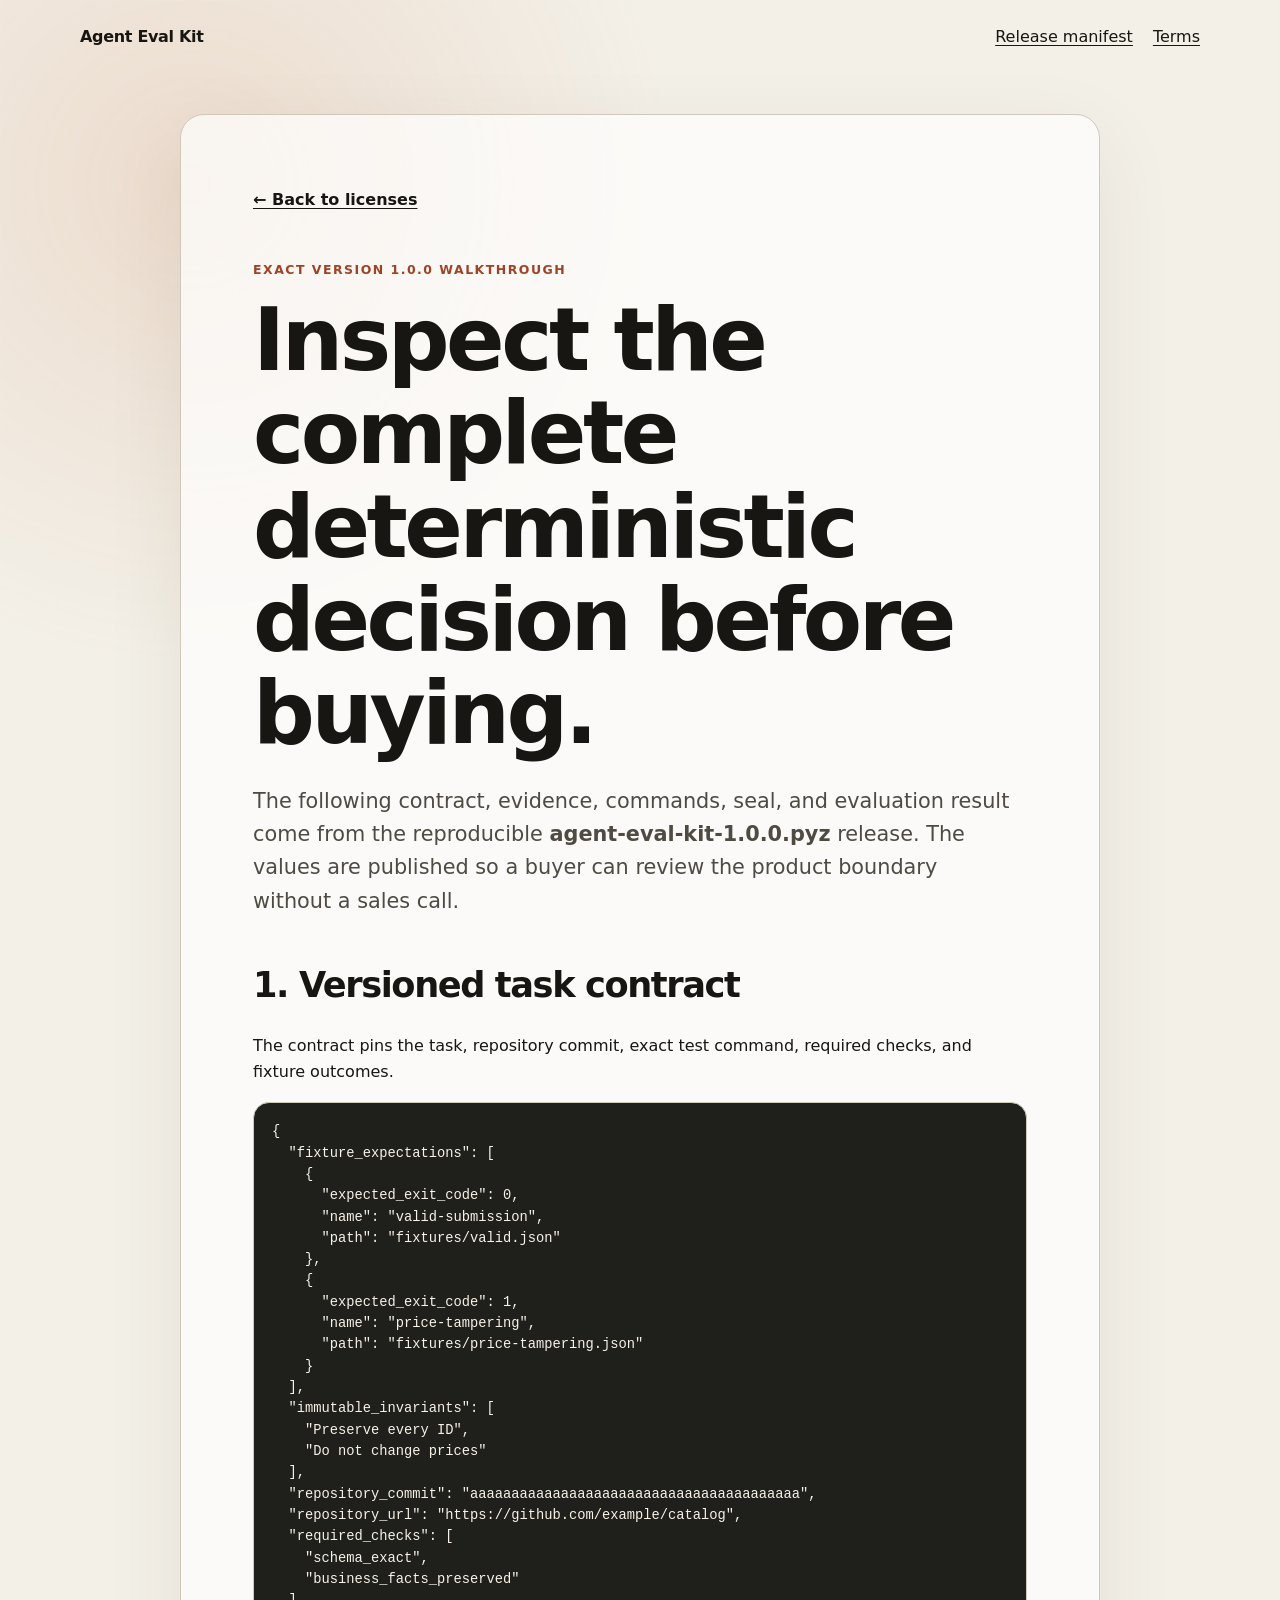
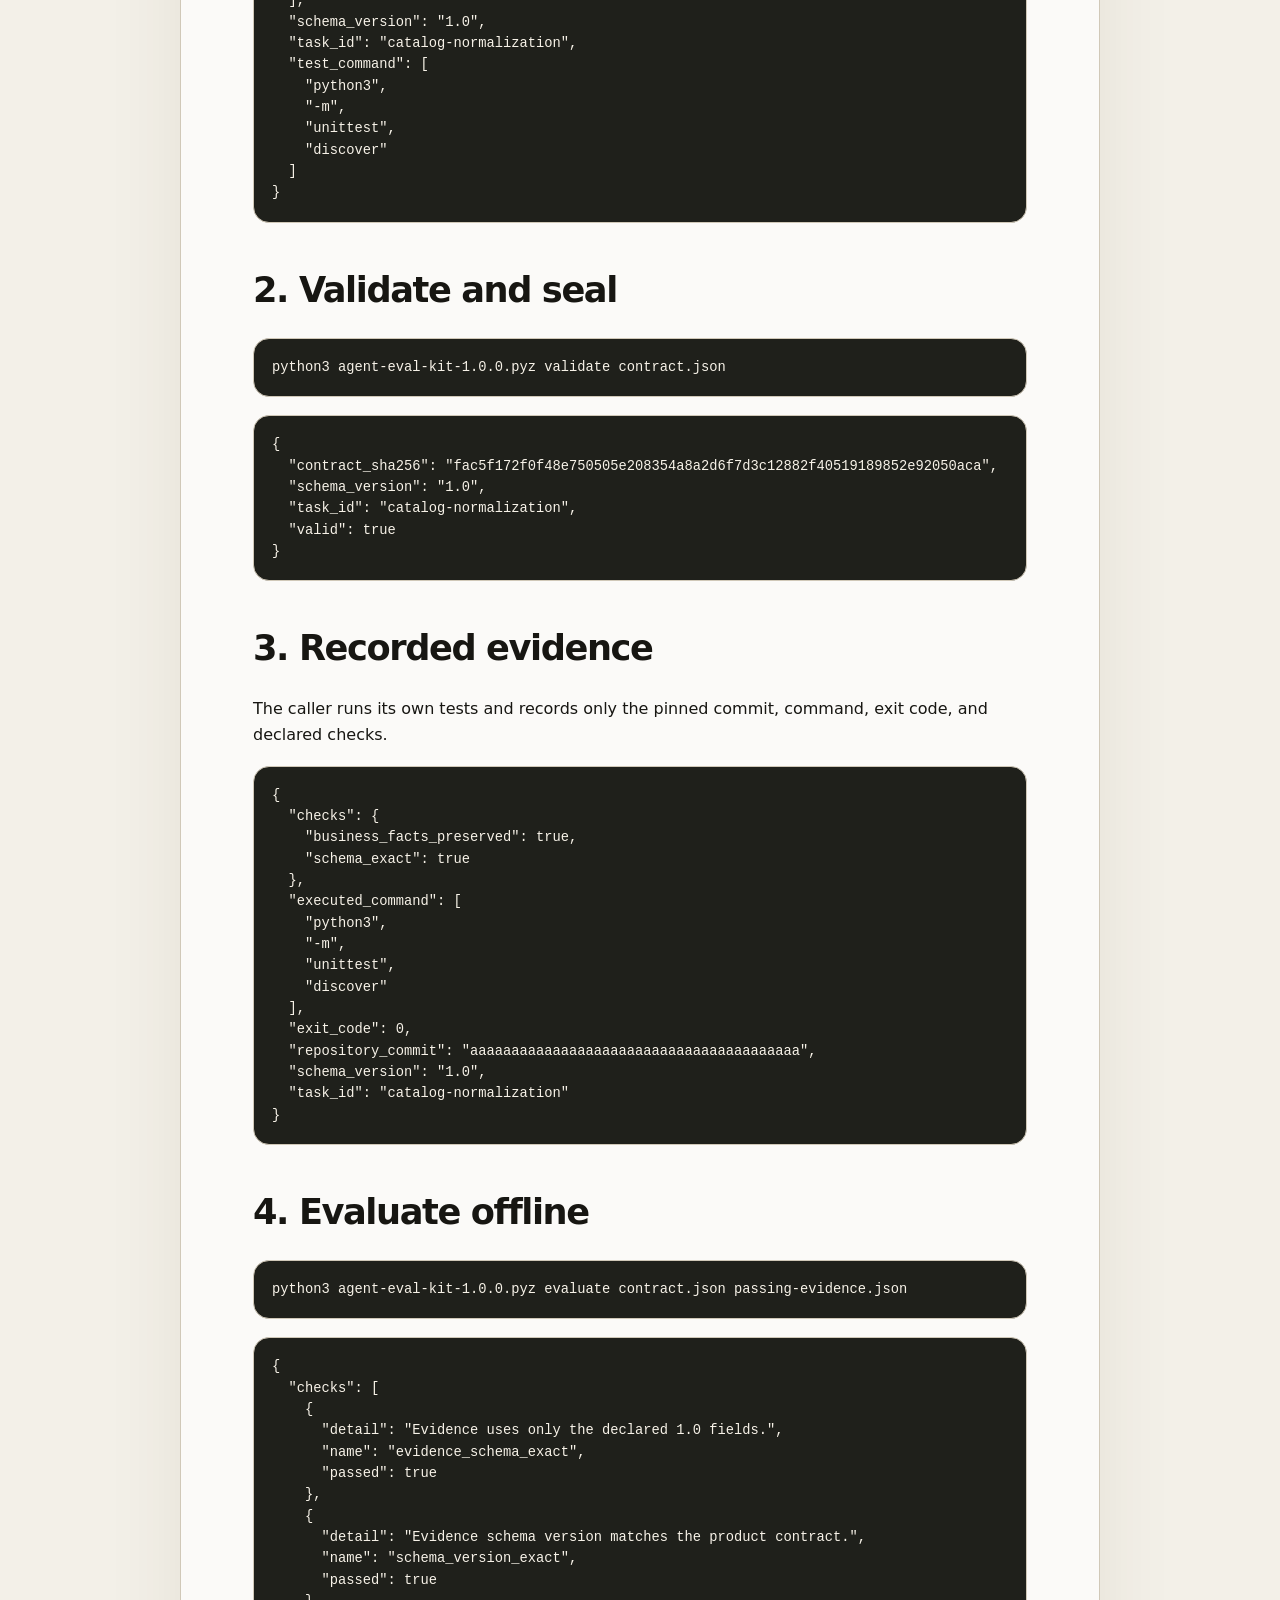
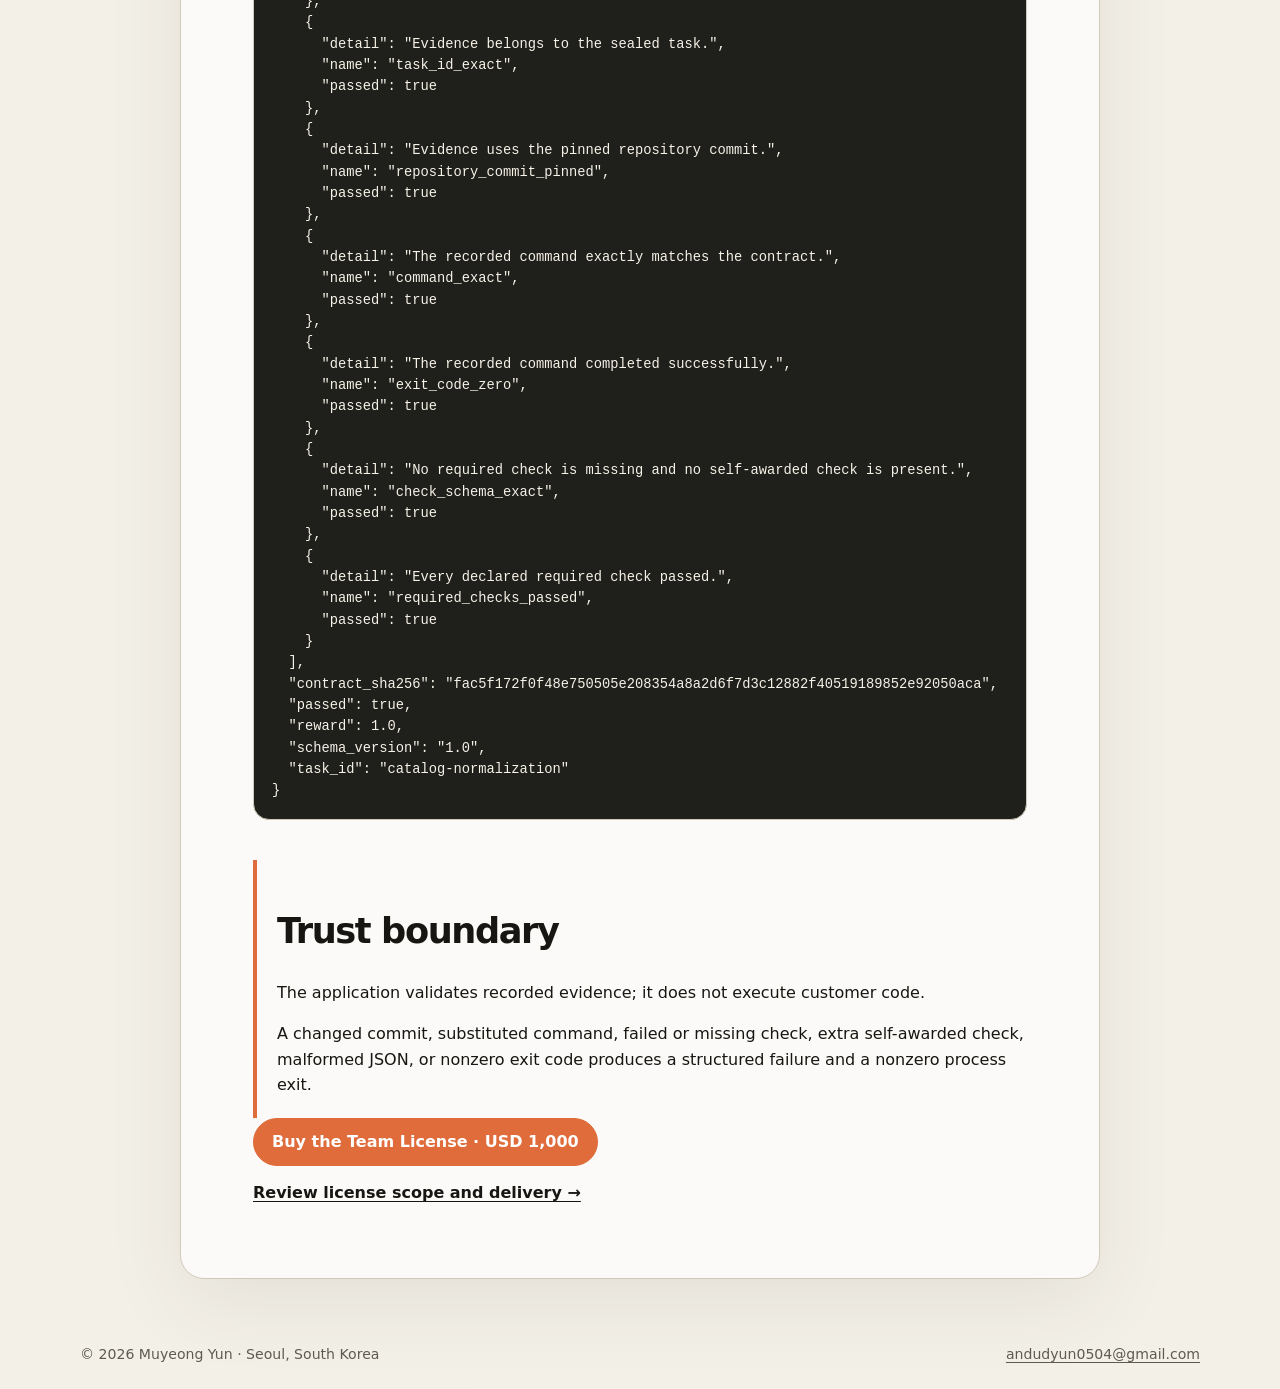
==== demo.html @ f2af9ad2 "Add reproducible product walkthrough" ====
<!doctype html>
<html lang="en">
  <head>
    <meta charset="utf-8" />
    <meta name="viewport" content="width=device-width, initial-scale=1" />
    <meta
      name="description"
      content="Exact Agent Eval Kit 1.0.0 contract, evidence, commands, seal, and deterministic evaluation output."
    />
    <title>Agent Eval Kit 1.0.0 Walkthrough</title>
    <link rel="stylesheet" href="styles.css?v=walkthrough-1" />
  </head>
  <body>
    <header class="shell site-header">
      <a class="brand" href="index.html">Agent Eval Kit</a>
      <nav aria-label="Demo navigation">
        <a href="product-manifest.json">Release manifest</a>
        <a href="terms.html">Terms</a>
      </nav>
    </header>

    <main class="shell demo-page">
      <a class="back-link" href="index.html">← Back to licenses</a>
      <p class="eyebrow">Exact Version 1.0.0 walkthrough</p>
      <h1>Inspect the complete deterministic decision before buying.</h1>
      <p class="lede">
        The following contract, evidence, commands, seal, and evaluation result come from the reproducible
        <strong>agent-eval-kit-1.0.0.pyz</strong> release. The values are published so a buyer can review the
        product boundary without a sales call.
      </p>

      <h2>1. Versioned task contract</h2>
      <p>The contract pins the task, repository commit, exact test command, required checks, and fixture outcomes.</p>
      <pre class="code-panel"><code>{
  "fixture_expectations": [
    {
      "expected_exit_code": 0,
      "name": "valid-submission",
      "path": "fixtures/valid.json"
    },
    {
      "expected_exit_code": 1,
      "name": "price-tampering",
      "path": "fixtures/price-tampering.json"
    }
  ],
  "immutable_invariants": [
    "Preserve every ID",
    "Do not change prices"
  ],
  "repository_commit": "aaaaaaaaaaaaaaaaaaaaaaaaaaaaaaaaaaaaaaaa",
  "repository_url": "https://github.com/example/catalog",
  "required_checks": [
    "schema_exact",
    "business_facts_preserved"
  ],
  "schema_version": "1.0",
  "task_id": "catalog-normalization",
  "test_command": [
    "python3",
    "-m",
    "unittest",
    "discover"
  ]
}</code></pre>

      <h2>2. Validate and seal</h2>
      <pre class="code-panel"><code>python3 agent-eval-kit-1.0.0.pyz validate contract.json</code></pre>
      <pre class="code-panel"><code>{
  "contract_sha256": "fac5f172f0f48e750505e208354a8a2d6f7d3c12882f40519189852e92050aca",
  "schema_version": "1.0",
  "task_id": "catalog-normalization",
  "valid": true
}</code></pre>

      <h2>3. Recorded evidence</h2>
      <p>The caller runs its own tests and records only the pinned commit, command, exit code, and declared checks.</p>
      <pre class="code-panel"><code>{
  "checks": {
    "business_facts_preserved": true,
    "schema_exact": true
  },
  "executed_command": [
    "python3",
    "-m",
    "unittest",
    "discover"
  ],
  "exit_code": 0,
  "repository_commit": "aaaaaaaaaaaaaaaaaaaaaaaaaaaaaaaaaaaaaaaa",
  "schema_version": "1.0",
  "task_id": "catalog-normalization"
}</code></pre>

      <h2>4. Evaluate offline</h2>
      <pre class="code-panel"><code>python3 agent-eval-kit-1.0.0.pyz evaluate contract.json passing-evidence.json</code></pre>
      <pre class="code-panel"><code>{
  "checks": [
    {
      "detail": "Evidence uses only the declared 1.0 fields.",
      "name": "evidence_schema_exact",
      "passed": true
    },
    {
      "detail": "Evidence schema version matches the product contract.",
      "name": "schema_version_exact",
      "passed": true
    },
    {
      "detail": "Evidence belongs to the sealed task.",
      "name": "task_id_exact",
      "passed": true
    },
    {
      "detail": "Evidence uses the pinned repository commit.",
      "name": "repository_commit_pinned",
      "passed": true
    },
    {
      "detail": "The recorded command exactly matches the contract.",
      "name": "command_exact",
      "passed": true
    },
    {
      "detail": "The recorded command completed successfully.",
      "name": "exit_code_zero",
      "passed": true
    },
    {
      "detail": "No required check is missing and no self-awarded check is present.",
      "name": "check_schema_exact",
      "passed": true
    },
    {
      "detail": "Every declared required check passed.",
      "name": "required_checks_passed",
      "passed": true
    }
  ],
  "contract_sha256": "fac5f172f0f48e750505e208354a8a2d6f7d3c12882f40519189852e92050aca",
  "passed": true,
  "reward": 1.0,
  "schema_version": "1.0",
  "task_id": "catalog-normalization"
}</code></pre>

      <div class="demo-callout">
        <h2>Trust boundary</h2>
        <p>The application validates recorded evidence; it does not execute customer code.</p>
        <p>
          A changed commit, substituted command, failed or missing check, extra self-awarded check, malformed JSON,
          or nonzero exit code produces a structured failure and a nonzero process exit.
        </p>
      </div>

      <div class="actions">
        <a class="button button-primary" href="https://www.paypal.com/ncp/payment/2SHM4XZQ8BVE2"
          >Buy the Team License · USD 1,000</a
        >
        <a class="text-link" href="index.html">Review license scope and delivery →</a>
      </div>
    </main>

    <footer class="shell site-footer">
      <span>© 2026 Muyeong Yun · Seoul, South Korea</span>
      <a href="mailto:andudyun0504@gmail.com">andudyun0504@gmail.com</a>
    </footer>
  </body>
</html>
---- styles.css ----
:root {
  color-scheme: light;
  font-family:
    Inter, ui-sans-serif, system-ui, -apple-system, BlinkMacSystemFont, "Segoe UI", sans-serif;
  color: #171612;
  background: #f3f0e8;
  font-synthesis: none;
}

* {
  box-sizing: border-box;
}

html {
  overflow-x: hidden;
}

body {
  margin: 0;
  min-width: 320px;
  background:
    radial-gradient(circle at 15% 4%, rgba(197, 105, 55, 0.15), transparent 30rem),
    #f3f0e8;
  line-height: 1.6;
}

a {
  color: inherit;
  text-underline-offset: 0.18em;
}

.shell {
  width: min(1120px, calc(100% - 40px));
  margin-inline: auto;
  min-width: 0;
}

.site-header,
.site-footer {
  display: flex;
  align-items: center;
  justify-content: space-between;
  gap: 24px;
  padding-block: 24px;
}

.site-header nav,
.site-footer {
  flex-wrap: wrap;
}

.site-header nav {
  display: flex;
  gap: 20px;
}

.brand {
  font-weight: 800;
  text-decoration: none;
  letter-spacing: -0.02em;
}

.hero {
  padding-block: clamp(64px, 12vw, 138px) 72px;
}

.eyebrow,
.card-label {
  margin: 0 0 14px;
  color: #9e4426;
  font-size: 0.78rem;
  font-weight: 800;
  letter-spacing: 0.12em;
  text-transform: uppercase;
}

h1,
h2,
h3,
p {
  overflow-wrap: anywhere;
}

h1,
h2,
h3 {
  margin-top: 0;
  line-height: 1.08;
  letter-spacing: -0.04em;
}

h1 {
  max-width: 900px;
  margin-bottom: 24px;
  font-size: clamp(3rem, 9vw, 7rem);
}

h2 {
  font-size: clamp(1.8rem, 4vw, 3rem);
}

h3 {
  font-size: 1.1rem;
}

.lede {
  max-width: 760px;
  color: #4f4b43;
  font-size: clamp(1.05rem, 2vw, 1.3rem);
}

.proof-row {
  display: flex;
  flex-wrap: wrap;
  gap: 10px;
  margin-top: 36px;
}

.proof-row span {
  border: 1px solid #d0c8b8;
  border-radius: 999px;
  padding: 7px 12px;
  background: rgba(255, 255, 255, 0.52);
  font-size: 0.88rem;
}

.service-grid {
  display: grid;
  grid-template-columns: repeat(2, minmax(0, 1fr));
  gap: 20px;
}

.service-card,
.evidence-panel,
.start-gate,
.policy-page,
.demo-page {
  border: 1px solid #d0c8b8;
  border-radius: 24px;
  background: rgba(255, 255, 255, 0.7);
  box-shadow: 0 24px 80px rgba(63, 45, 28, 0.08);
}

.service-card {
  display: flex;
  flex-direction: column;
  min-width: 0;
  padding: clamp(28px, 5vw, 48px);
}

.primary-card {
  background: #1f201b;
  color: #f7f2e8;
}

.price {
  margin: 26px 0 0;
  font-size: clamp(2.4rem, 6vw, 4.4rem);
  font-weight: 850;
  letter-spacing: -0.06em;
}

.delivery {
  margin-top: 0;
  color: #69645c;
}

.primary-card .delivery {
  color: #c9c3b7;
}

ul {
  margin: 20px 0 28px;
  padding-left: 20px;
}

.actions {
  display: flex;
  flex-direction: column;
  align-items: flex-start;
  gap: 14px;
  margin-top: auto;
}

.button {
  display: inline-flex;
  align-items: center;
  justify-content: center;
  min-height: 48px;
  border: 1px solid currentColor;
  border-radius: 999px;
  padding: 10px 18px;
  font-weight: 750;
  text-align: center;
  text-decoration: none;
}

.button-primary {
  border-color: #df6c3a;
  background: #df6c3a;
  color: #fff;
}

.text-link {
  font-weight: 700;
}

.evidence-panel,
.start-gate {
  margin-top: 20px;
  padding: clamp(28px, 6vw, 64px);
}

.evidence-panel {
  display: grid;
  grid-template-columns: minmax(0, 0.9fr) minmax(0, 1.2fr);
  gap: 28px;
  align-items: start;
}

.evidence-panel .button {
  grid-column: 2;
  justify-self: start;
}

.gate-grid {
  display: grid;
  grid-template-columns: repeat(3, minmax(0, 1fr));
  gap: 22px;
  margin-top: 28px;
}

.site-footer {
  color: #5f5a51;
  font-size: 0.88rem;
}

.policy-page {
  max-width: 820px;
  margin-block: 40px;
  padding: clamp(28px, 7vw, 72px);
}

.policy-page h1 {
  font-size: clamp(2.8rem, 7vw, 5.4rem);
}

.policy-page h2 {
  margin-top: 40px;
  font-size: clamp(1.4rem, 3vw, 2rem);
}

.demo-page {
  max-width: 920px;
  margin-block: 40px;
  padding: clamp(28px, 7vw, 72px);
}

.demo-page h1 {
  max-width: 760px;
  font-size: clamp(2.8rem, 7vw, 5.4rem);
}

.demo-page h2 {
  margin-top: 48px;
  font-size: clamp(1.5rem, 3vw, 2.2rem);
}

.code-panel {
  max-width: 100%;
  margin: 18px 0;
  border: 1px solid #d0c8b8;
  border-radius: 16px;
  padding: 18px;
  overflow-x: auto;
  background: #1f201b;
  color: #f7f2e8;
  font-family: ui-monospace, SFMono-Regular, Menlo, Monaco, Consolas, monospace;
  font-size: 0.86rem;
  line-height: 1.55;
  white-space: pre;
}

.demo-callout {
  margin-top: 40px;
  border-left: 4px solid #df6c3a;
  padding: 4px 0 4px 20px;
}

.back-link {
  display: inline-block;
  margin-bottom: 48px;
  font-weight: 700;
}

@media (max-width: 760px) {
  .site-header,
  .service-grid,
  .evidence-panel,
  .gate-grid {
    display: grid;
    grid-template-columns: minmax(0, 1fr);
  }

  .evidence-panel .button {
    grid-column: 1;
  }

  .site-header {
    align-items: start;
  }
}
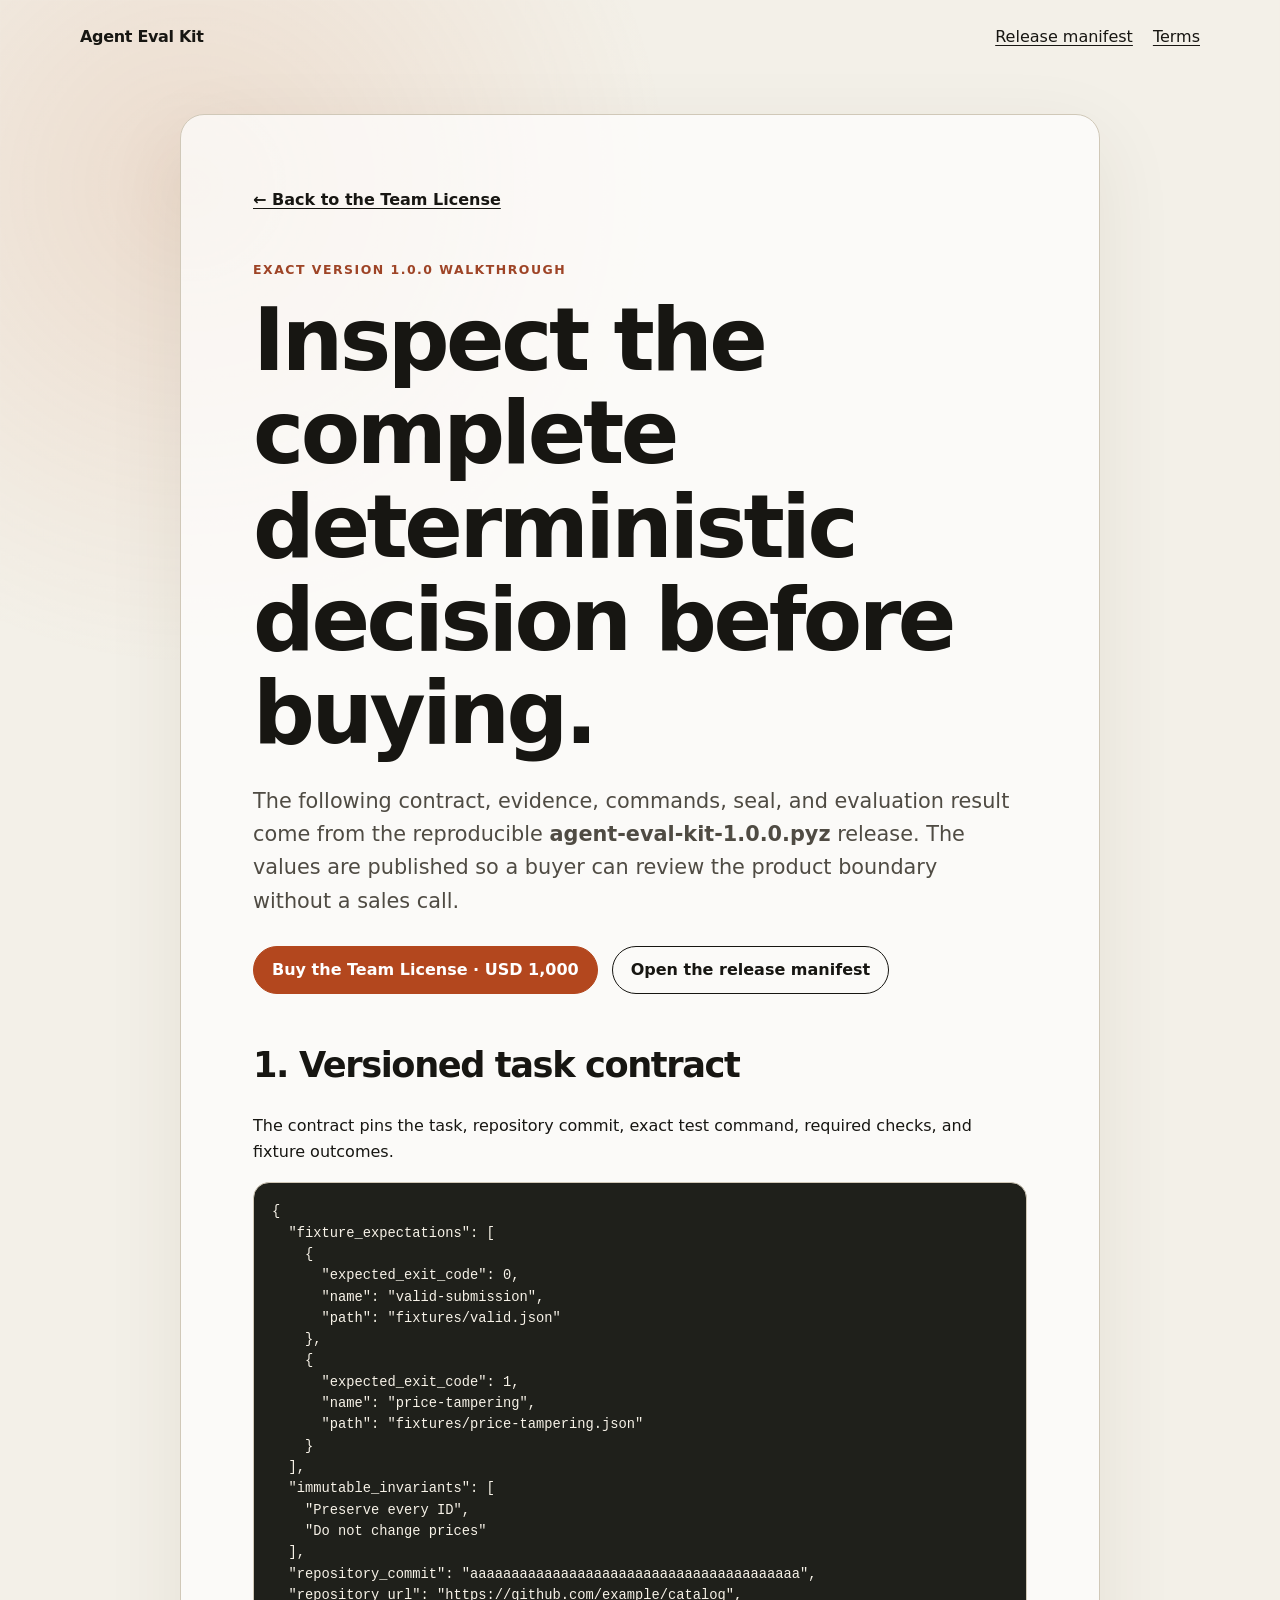
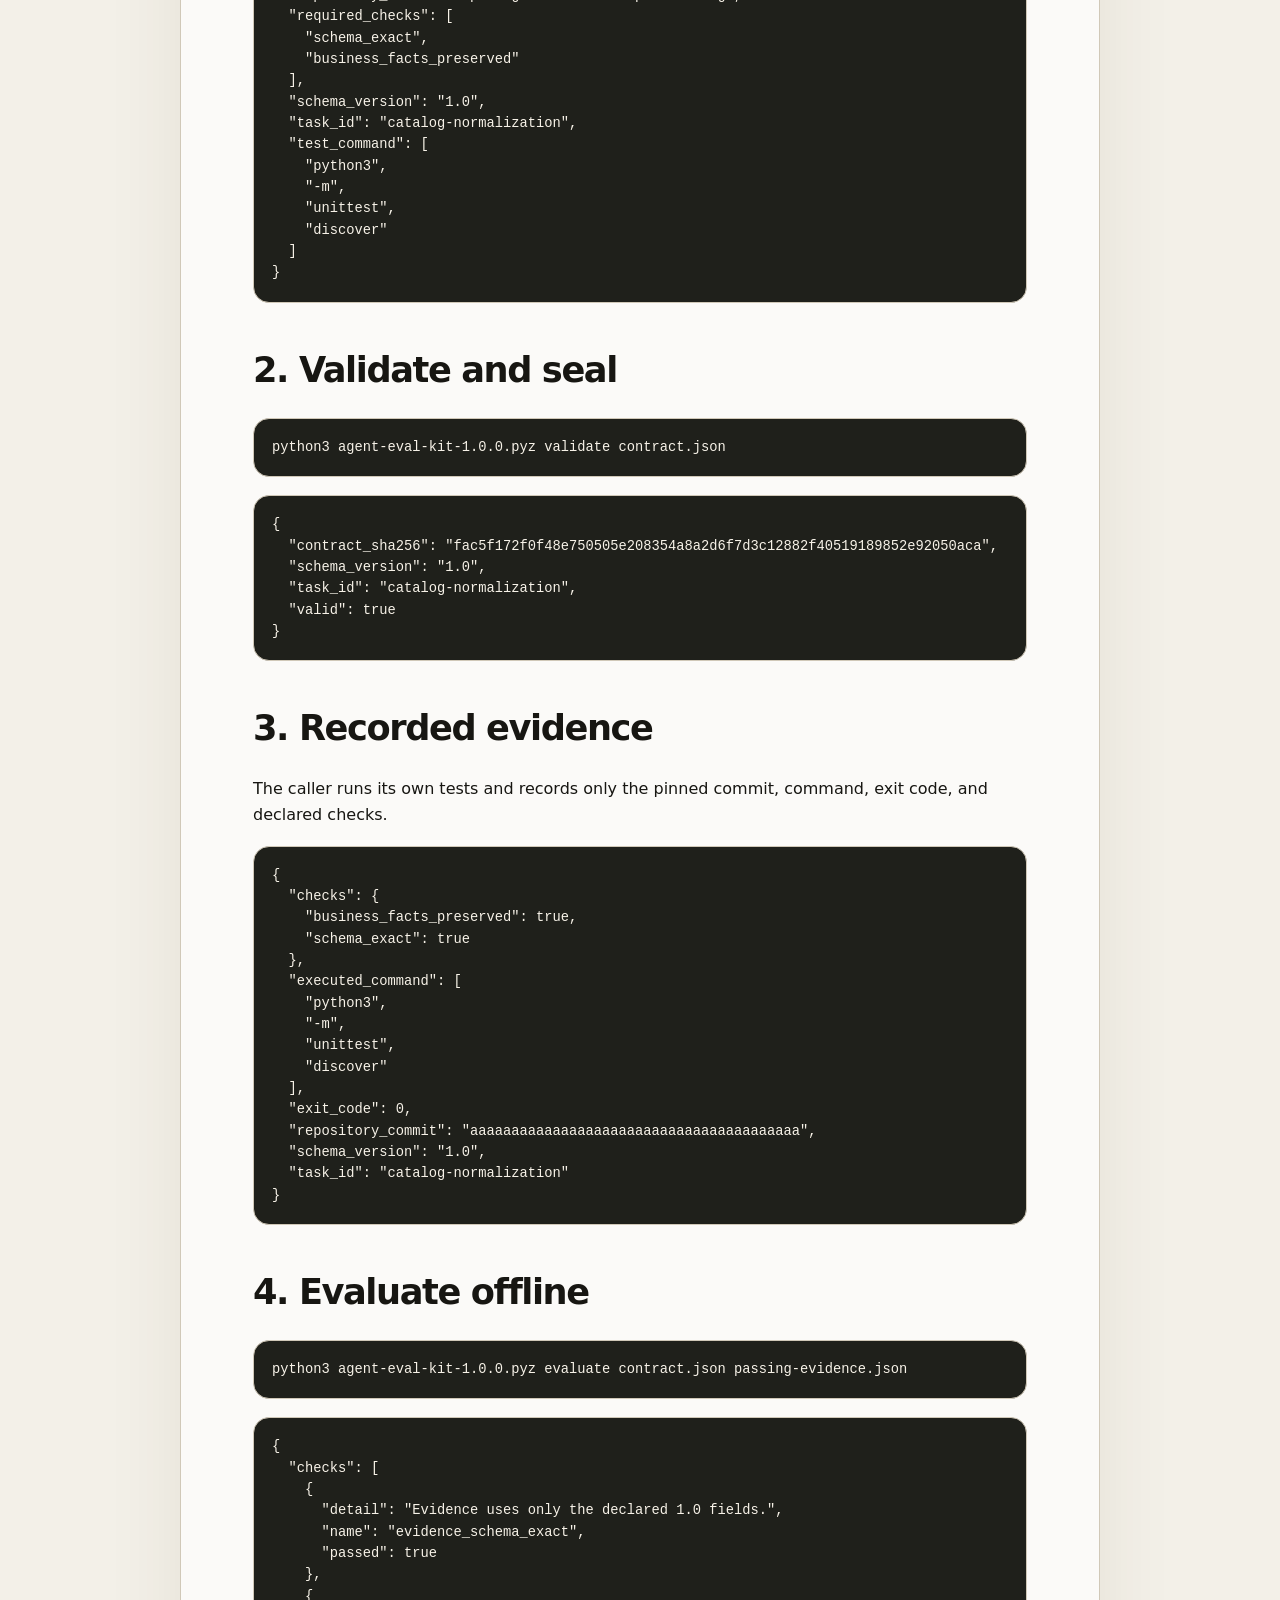
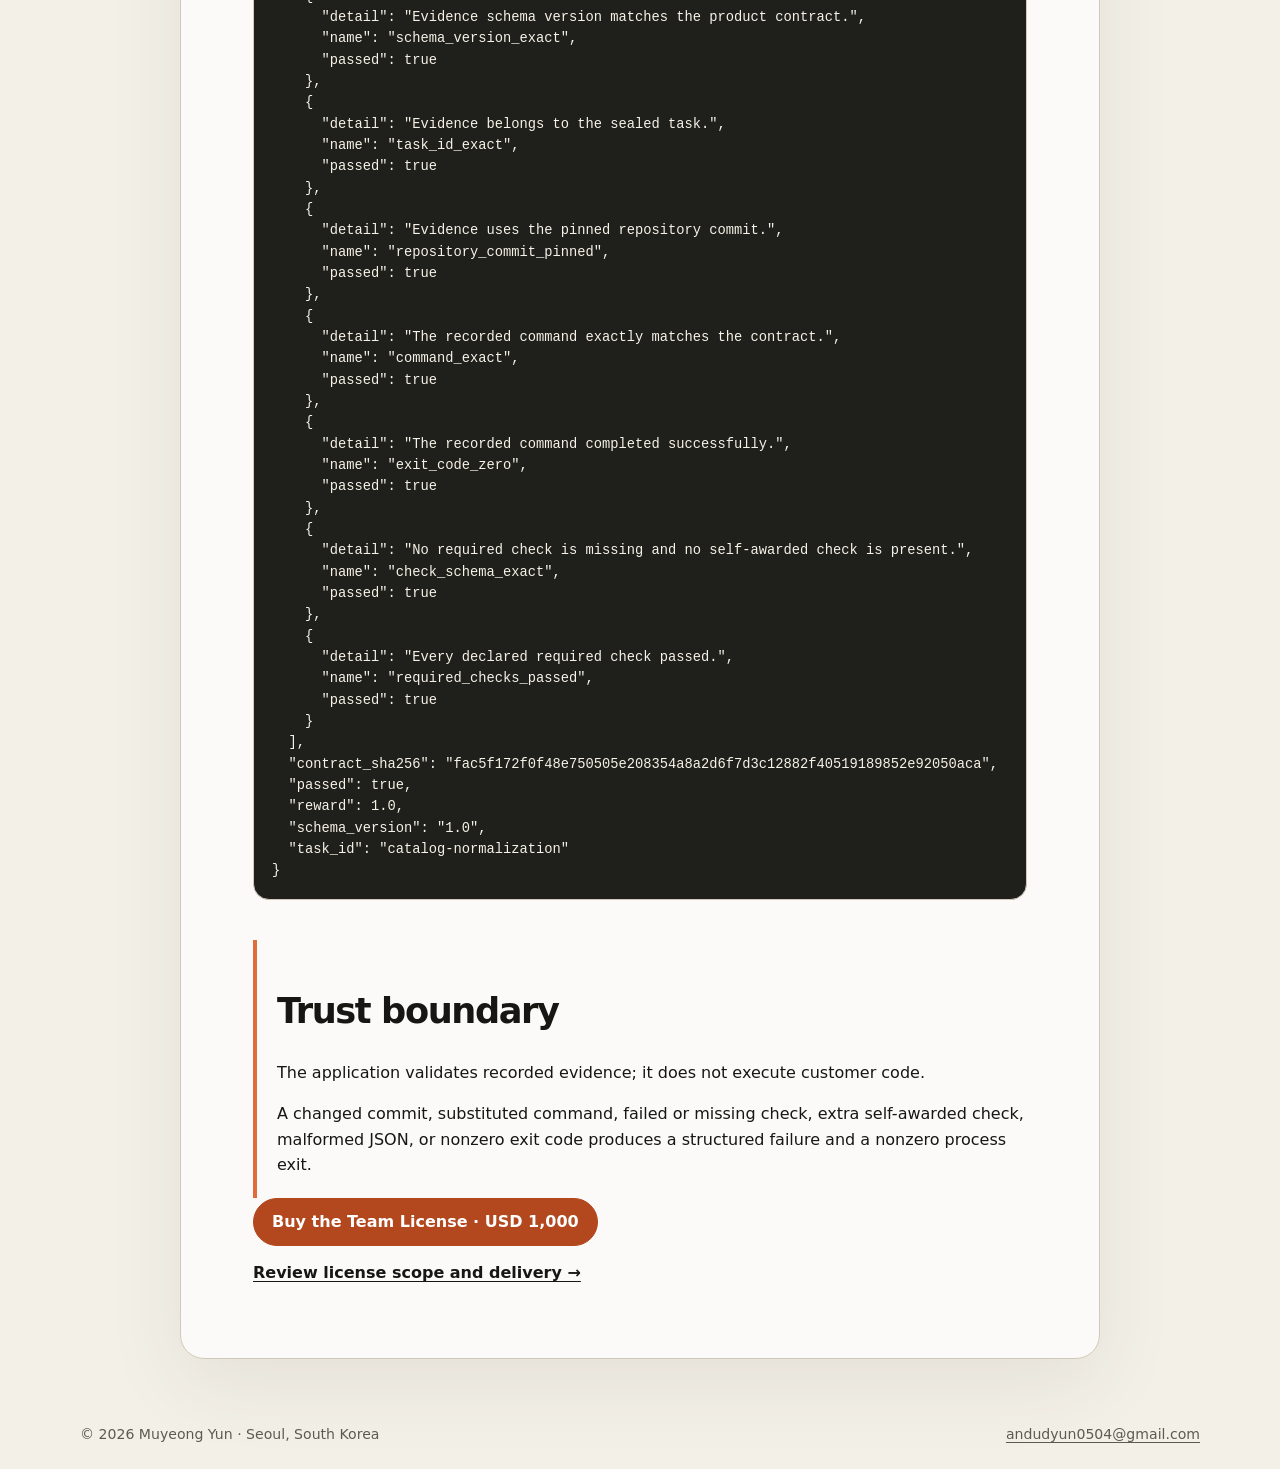
==== commit 6a46b55a: "Put Team checkout above the fold" ====
--- a/demo.html
+++ b/demo.html
@@ -8,7 +8,7 @@
       content="Exact Agent Eval Kit 1.0.0 contract, evidence, commands, seal, and deterministic evaluation output."
     />
     <title>Agent Eval Kit 1.0.0 Walkthrough</title>
-    <link rel="stylesheet" href="styles.css?v=walkthrough-1" />
+    <link rel="stylesheet" href="styles.css?v=walkthrough-2" />
   </head>
   <body>
     <header class="shell site-header">
@@ -20,7 +20,7 @@
     </header>
 
     <main class="shell demo-page">
-      <a class="back-link" href="index.html">← Back to licenses</a>
+      <a class="back-link" href="index.html">← Back to the Team License</a>
       <p class="eyebrow">Exact Version 1.0.0 walkthrough</p>
       <h1>Inspect the complete deterministic decision before buying.</h1>
       <p class="lede">
@@ -28,6 +28,12 @@
         <strong>agent-eval-kit-1.0.0.pyz</strong> release. The values are published so a buyer can review the
         product boundary without a sales call.
       </p>
+      <div class="actions demo-intro-actions">
+        <a class="button button-primary" href="https://www.paypal.com/ncp/payment/2SHM4XZQ8BVE2"
+          >Buy the Team License · USD 1,000</a
+        >
+        <a class="button" href="product-manifest.json">Open the release manifest</a>
+      </div>
 
       <h2>1. Versioned task contract</h2>
       <p>The contract pins the task, repository commit, exact test command, required checks, and fixture outcomes.</p>
--- a/styles.css
+++ b/styles.css
@@ -61,7 +61,7 @@
 }
 
 .hero {
-  padding-block: clamp(64px, 12vw, 138px) 72px;
+  padding-block: clamp(36px, 7vw, 72px) 40px;
 }
 
 .eyebrow,
@@ -92,7 +92,7 @@
 h1 {
   max-width: 900px;
   margin-bottom: 24px;
-  font-size: clamp(3rem, 9vw, 7rem);
+  font-size: clamp(2.8rem, 7vw, 5.6rem);
 }
 
 h2 {
@@ -114,6 +114,13 @@
   flex-wrap: wrap;
   gap: 10px;
   margin-top: 36px;
+}
+
+.hero-actions {
+  display: flex;
+  flex-wrap: wrap;
+  gap: 12px;
+  margin-top: 28px;
 }
 
 .proof-row span {
@@ -126,7 +133,7 @@
 
 .service-grid {
   display: grid;
-  grid-template-columns: repeat(2, minmax(0, 1fr));
+  grid-template-columns: minmax(0, 1fr);
   gap: 20px;
 }
 
@@ -180,6 +187,12 @@
   align-items: flex-start;
   gap: 14px;
   margin-top: auto;
+}
+
+.demo-intro-actions {
+  flex-direction: row;
+  flex-wrap: wrap;
+  margin: 28px 0 52px;
 }
 
 .button {
@@ -196,8 +209,8 @@
 }
 
 .button-primary {
-  border-color: #df6c3a;
-  background: #df6c3a;
+  border-color: #b3471e;
+  background: #b3471e;
   color: #fff;
 }
 
@@ -309,4 +322,22 @@
   .site-header {
     align-items: start;
   }
-}
+
+  .demo-page {
+    margin-block: 16px;
+    padding: 24px 20px;
+  }
+
+  .demo-page h1 {
+    margin-bottom: 18px;
+    font-size: clamp(2.45rem, 12vw, 2.8rem);
+  }
+
+  .back-link {
+    margin-bottom: 24px;
+  }
+
+  .demo-intro-actions {
+    margin: 20px 0 40px;
+  }
+}
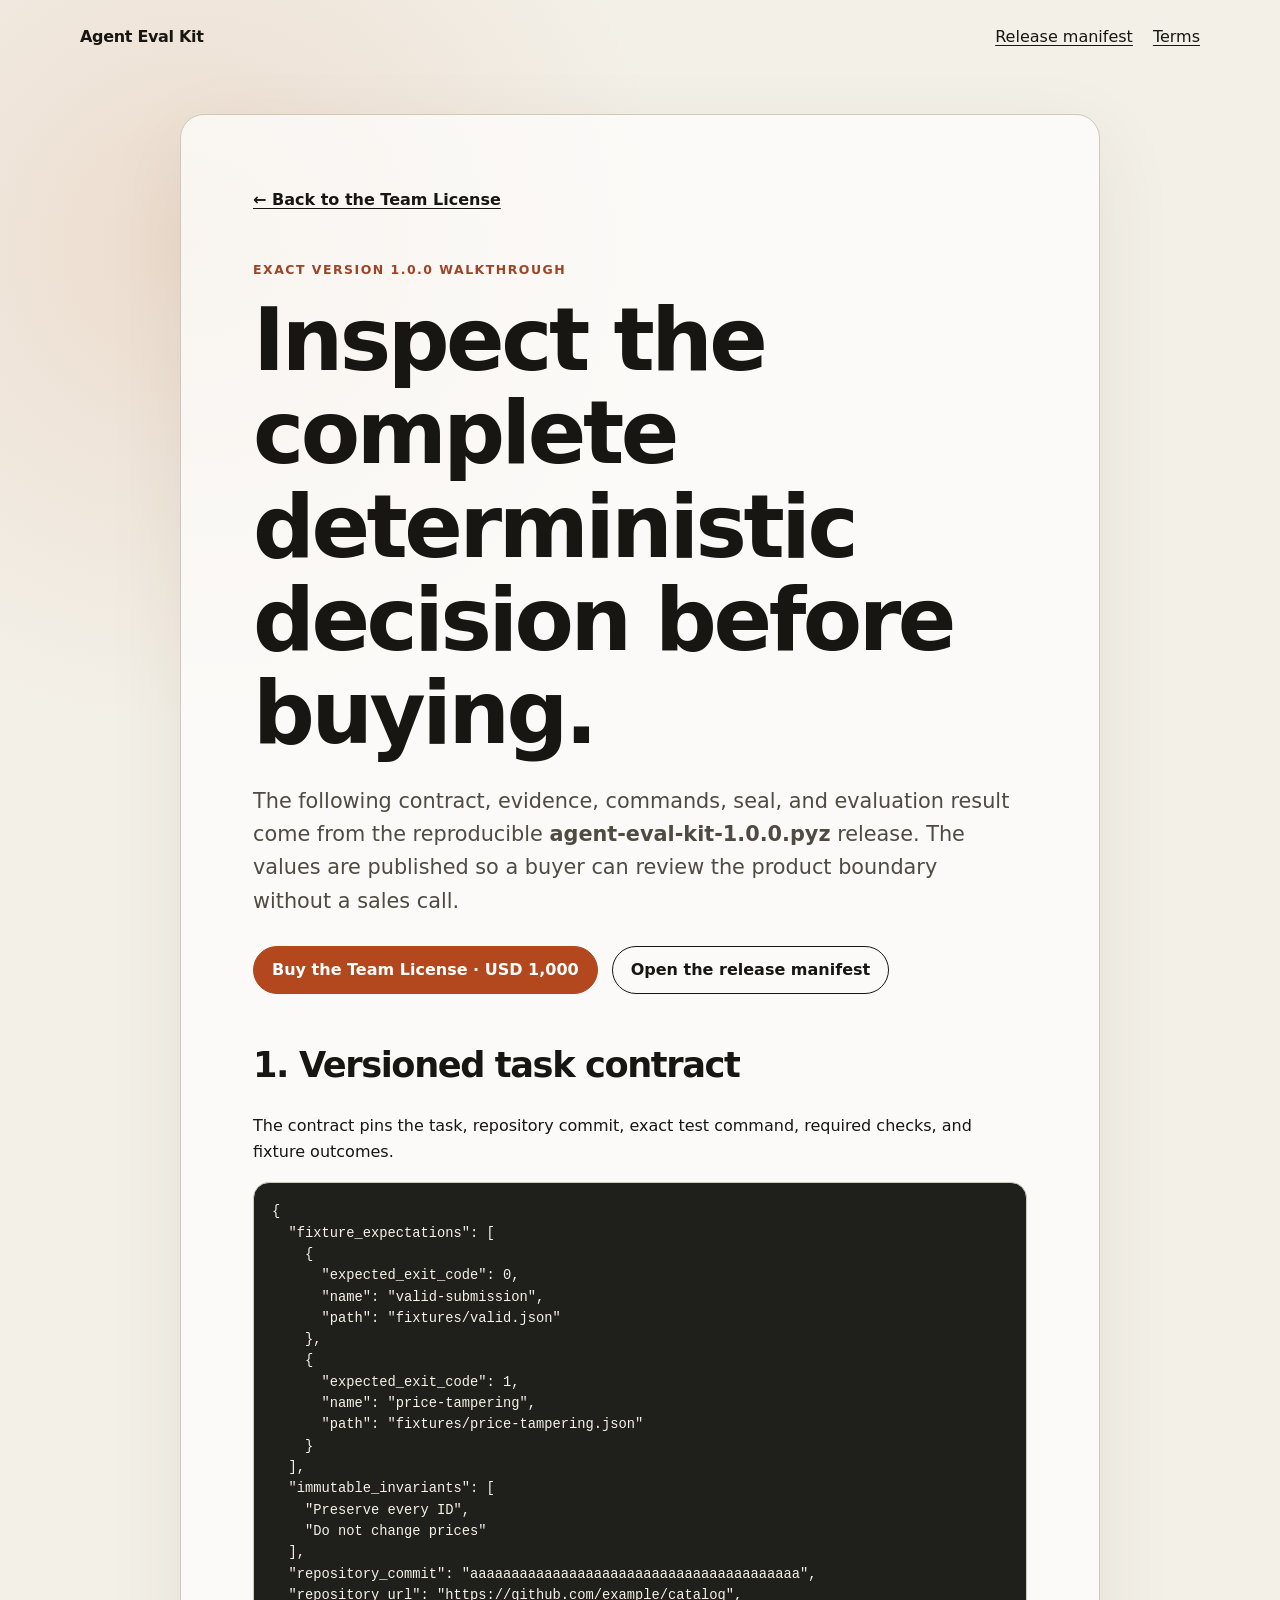
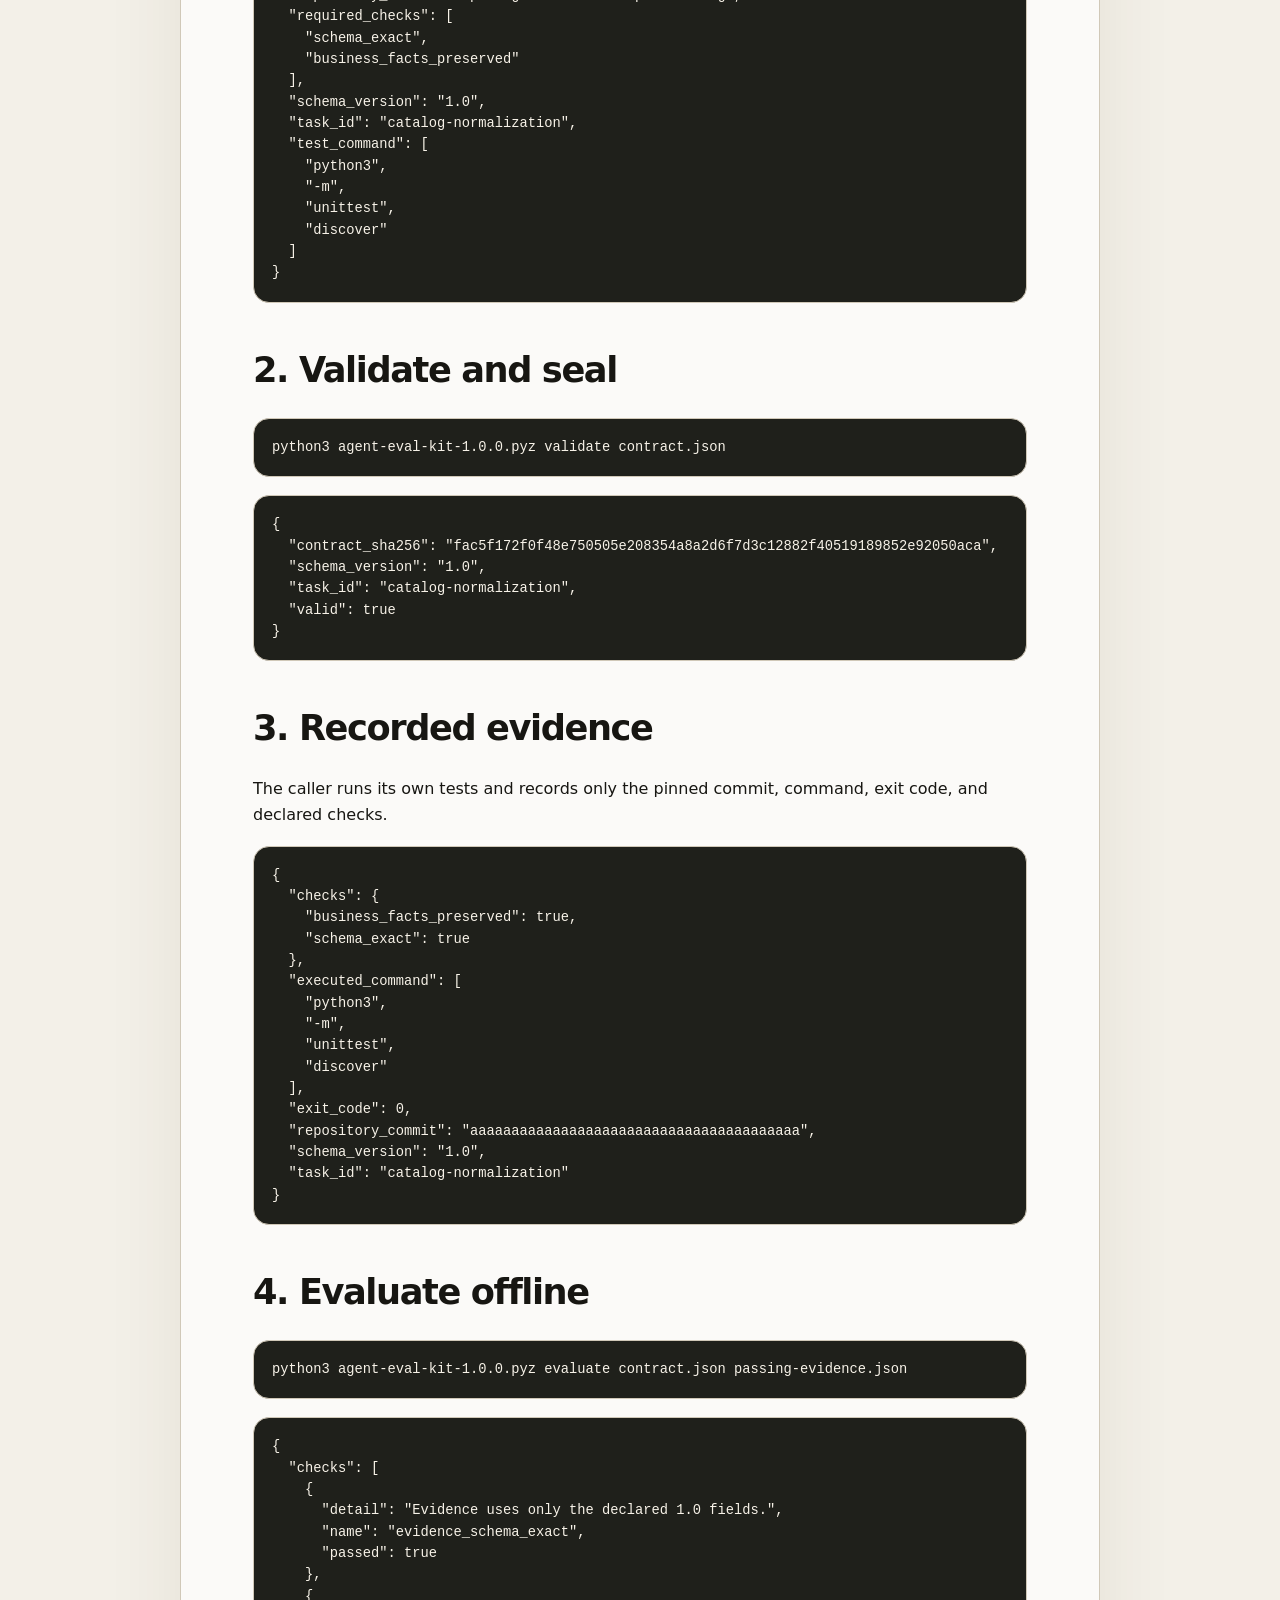
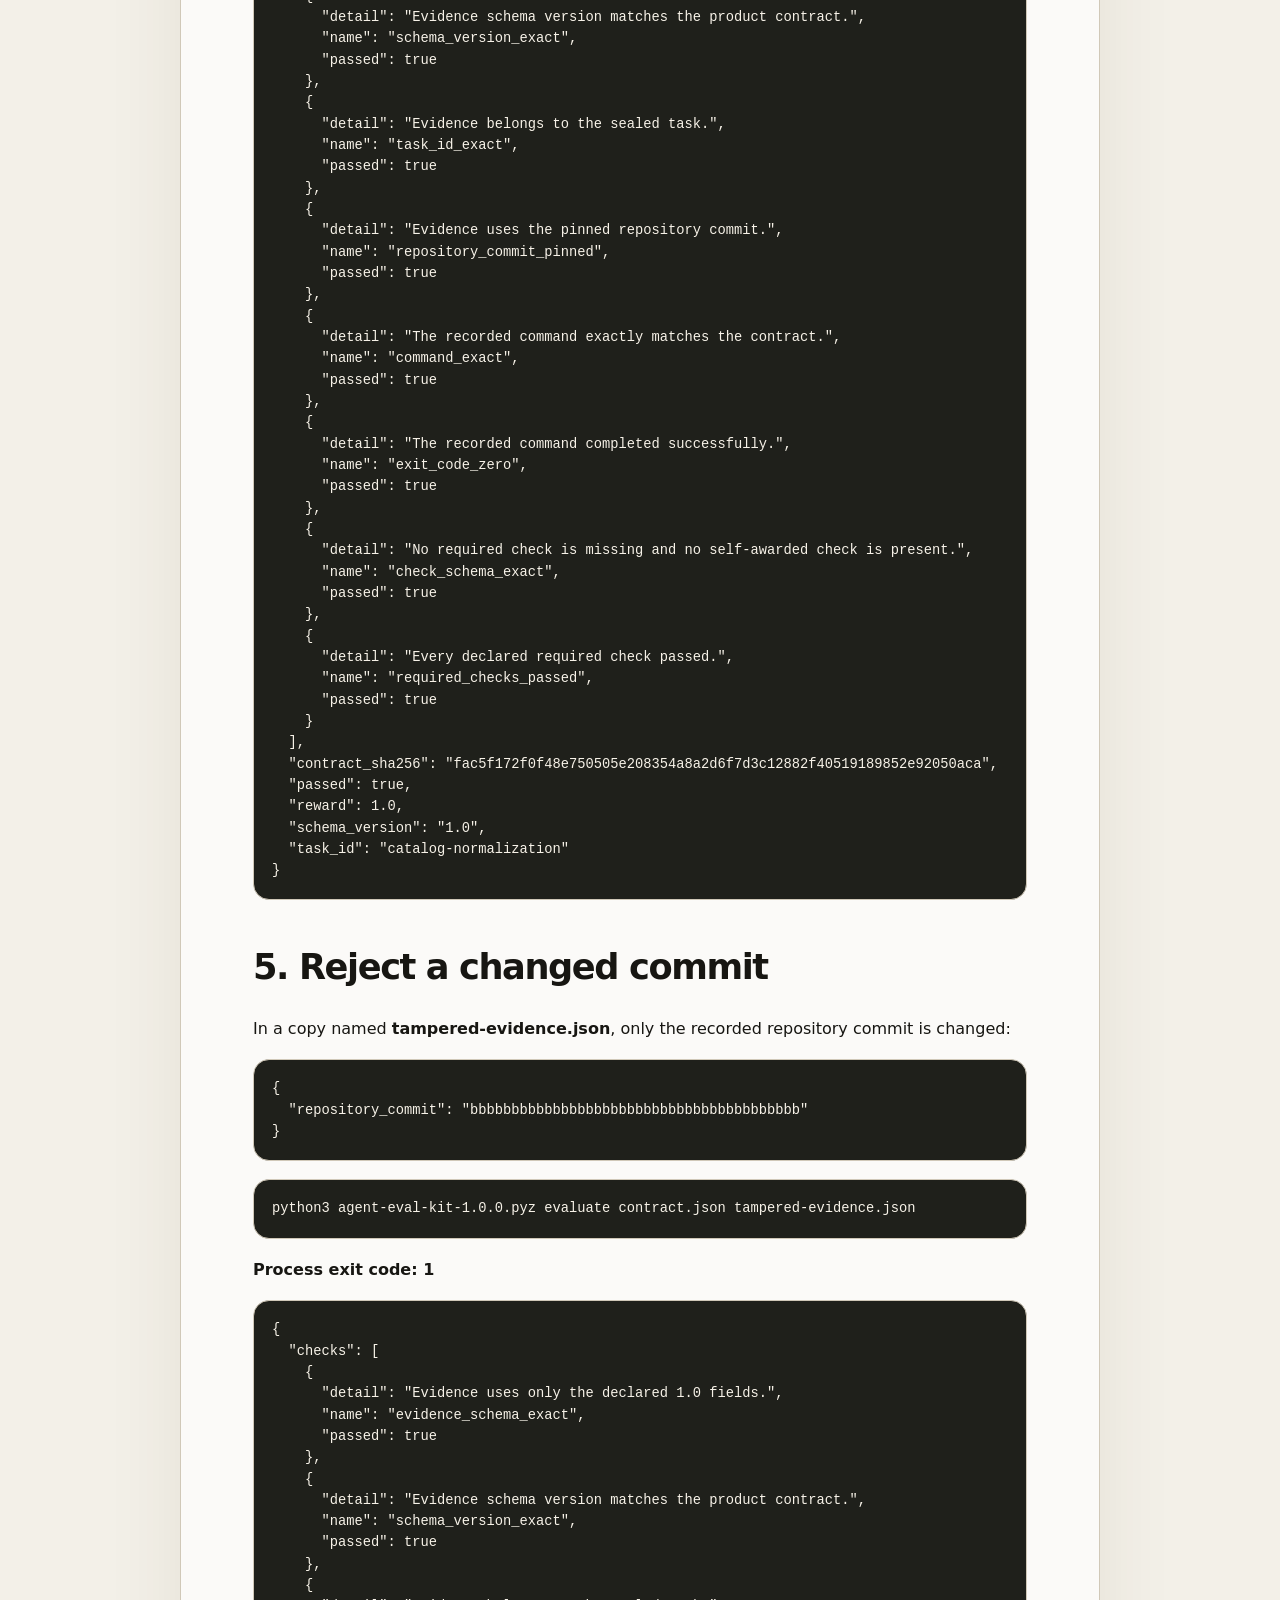
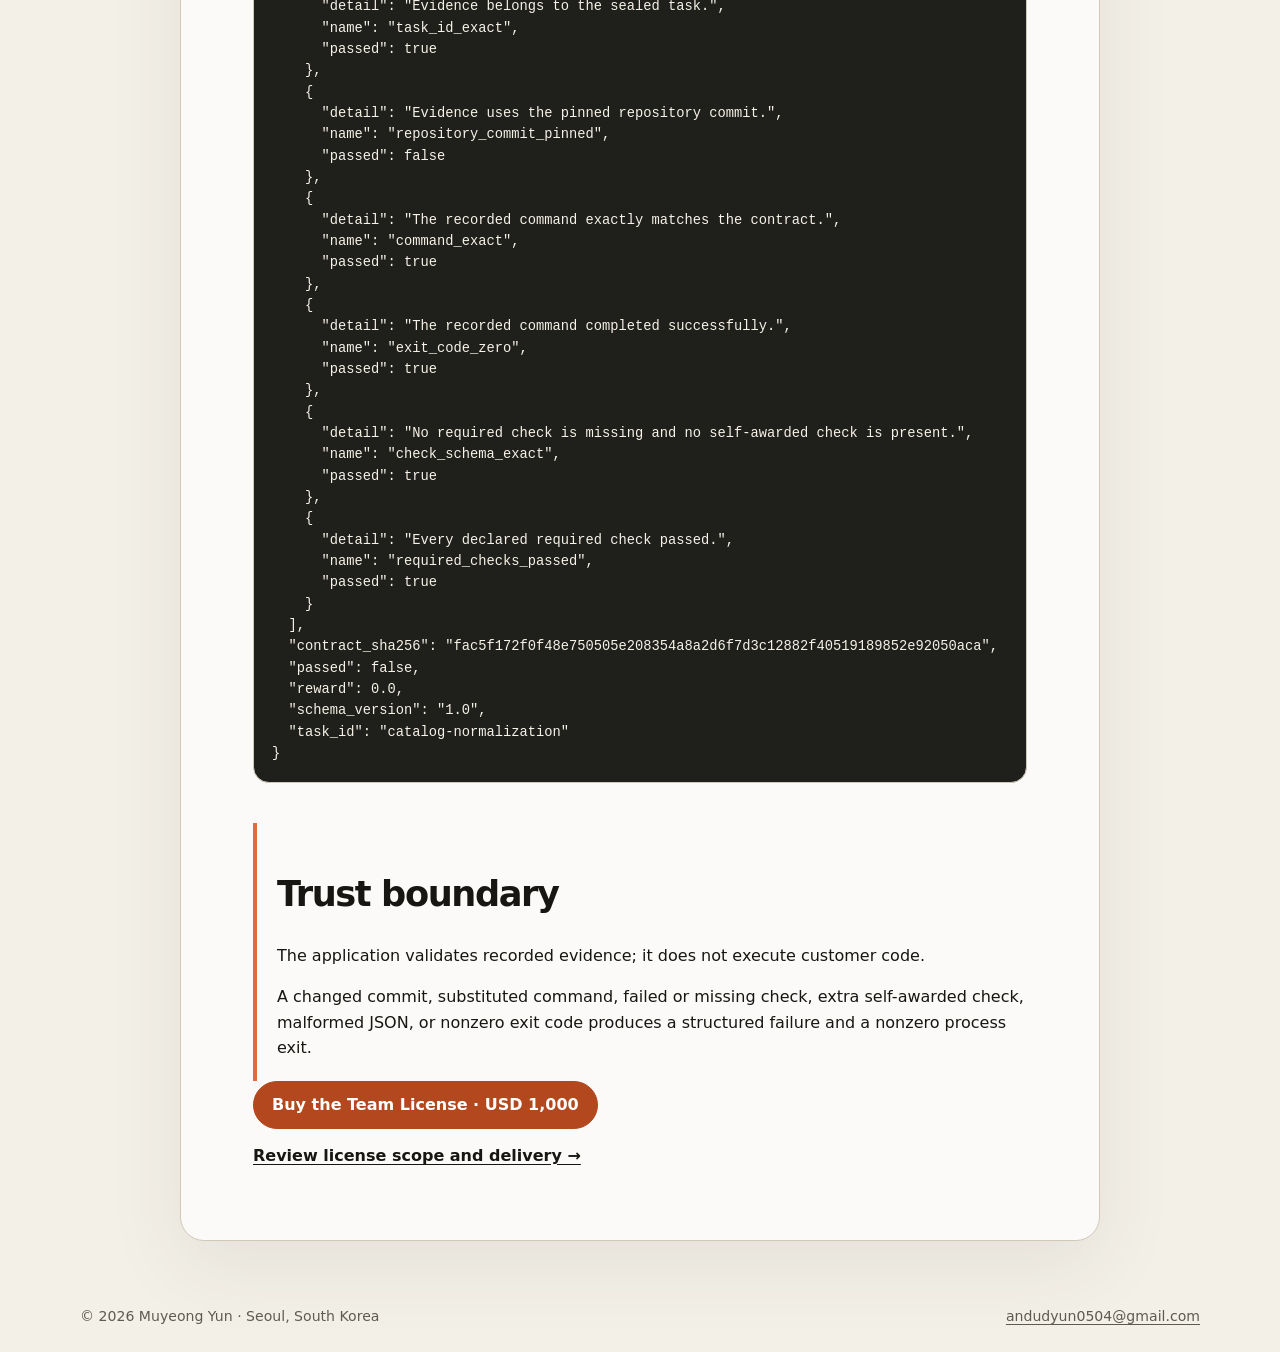
==== commit 10713bec: "Publish tamper rejection evidence Show the exact fail-closed output and nonzero exit for a changed c" ====
--- a/demo.html
+++ b/demo.html
@@ -150,6 +150,65 @@
   "task_id": "catalog-normalization"
 }</code></pre>
 
+      <h2>5. Reject a changed commit</h2>
+      <p>
+        In a copy named <strong>tampered-evidence.json</strong>, only the recorded repository commit is changed:
+      </p>
+      <pre class="code-panel"><code>{
+  "repository_commit": "bbbbbbbbbbbbbbbbbbbbbbbbbbbbbbbbbbbbbbbb"
+}</code></pre>
+      <pre class="code-panel"><code>python3 agent-eval-kit-1.0.0.pyz evaluate contract.json tampered-evidence.json</code></pre>
+      <p><strong>Process exit code: 1</strong></p>
+      <pre class="code-panel"><code>{
+  "checks": [
+    {
+      "detail": "Evidence uses only the declared 1.0 fields.",
+      "name": "evidence_schema_exact",
+      "passed": true
+    },
+    {
+      "detail": "Evidence schema version matches the product contract.",
+      "name": "schema_version_exact",
+      "passed": true
+    },
+    {
+      "detail": "Evidence belongs to the sealed task.",
+      "name": "task_id_exact",
+      "passed": true
+    },
+    {
+      "detail": "Evidence uses the pinned repository commit.",
+      "name": "repository_commit_pinned",
+      "passed": false
+    },
+    {
+      "detail": "The recorded command exactly matches the contract.",
+      "name": "command_exact",
+      "passed": true
+    },
+    {
+      "detail": "The recorded command completed successfully.",
+      "name": "exit_code_zero",
+      "passed": true
+    },
+    {
+      "detail": "No required check is missing and no self-awarded check is present.",
+      "name": "check_schema_exact",
+      "passed": true
+    },
+    {
+      "detail": "Every declared required check passed.",
+      "name": "required_checks_passed",
+      "passed": true
+    }
+  ],
+  "contract_sha256": "fac5f172f0f48e750505e208354a8a2d6f7d3c12882f40519189852e92050aca",
+  "passed": false,
+  "reward": 0.0,
+  "schema_version": "1.0",
+  "task_id": "catalog-normalization"
+}</code></pre>
+
       <div class="demo-callout">
         <h2>Trust boundary</h2>
         <p>The application validates recorded evidence; it does not execute customer code.</p>
--- a/styles.css
+++ b/styles.css
@@ -107,6 +107,25 @@
   max-width: 760px;
   color: #4f4b43;
   font-size: clamp(1.05rem, 2vw, 1.3rem);
+}
+
+.trust-boundary {
+  max-width: 760px;
+  color: #37342e;
+  font-weight: 700;
+}
+
+.product-visual {
+  margin: 36px 0 0;
+}
+
+.product-visual-image {
+  display: block;
+  width: 100%;
+  height: auto;
+  border: 1px solid #d0c8b8;
+  border-radius: 24px;
+  box-shadow: 0 24px 80px rgba(63, 45, 28, 0.12);
 }
 
 .proof-row {
